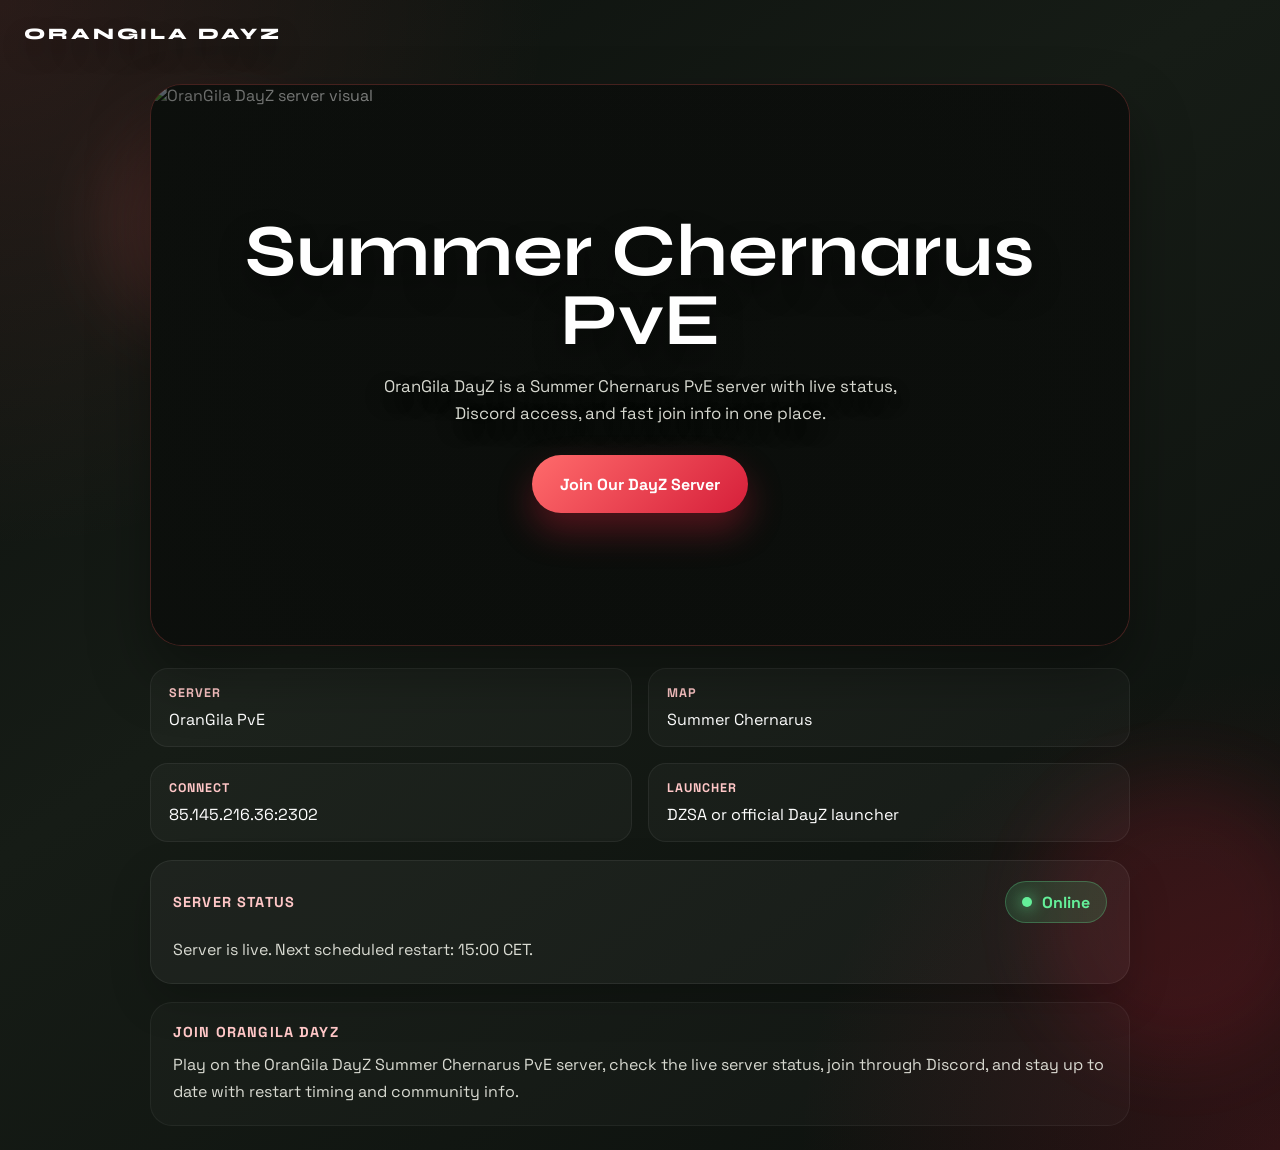
==== site/index.html @ b9879503 "Initial commit - orangila site" ====
<!doctype html>
<html lang="en">
  <head>
    <meta charset="utf-8">
    <meta name="viewport" content="width=device-width, initial-scale=1">
    <title>OranGila DayZ | Summer Chernarus PvE Server</title>
    <meta
      name="description"
      content="OranGila DayZ is a Summer Chernarus PvE server. Find server status, join info, Discord access, and community updates at orangila.com."
    >
    <link rel="canonical" href="https://orangila.com/">
    <meta name="robots" content="index,follow">
    <meta property="og:type" content="website">
    <meta property="og:site_name" content="OranGila DayZ">
    <meta property="og:title" content="OranGila DayZ | Summer Chernarus PvE Server">
    <meta
      property="og:description"
      content="Join the OranGila DayZ Summer Chernarus PvE server. Check live server status, Discord, and how to join."
    >
    <meta property="og:url" content="https://orangila.com/">
    <meta property="og:image" content="https://orangila.com/OranGilanewserver.png">
    <meta name="twitter:card" content="summary_large_image">
    <meta name="twitter:title" content="OranGila DayZ | Summer Chernarus PvE Server">
    <meta
      name="twitter:description"
      content="Live server status, join info, and Discord for the OranGila DayZ Summer Chernarus PvE server."
    >
    <meta name="twitter:image" content="https://orangila.com/OranGilanewserver.png">
    <link rel="preconnect" href="https://fonts.googleapis.com">
    <link rel="preconnect" href="https://fonts.gstatic.com" crossorigin>
    <link
      href="https://fonts.googleapis.com/css2?family=Space+Grotesk:wght@400;500;700&family=Syne:wght@700;800&display=swap"
      rel="stylesheet"
    >
    <link rel="stylesheet" href="./styles.css">
    <script type="application/ld+json">
      {
        "@context": "https://schema.org",
        "@type": "WebSite",
        "name": "OranGila DayZ",
        "url": "https://orangila.com/",
        "description": "OranGila DayZ Summer Chernarus PvE server website with live server status, join info, and Discord access."
      }
    </script>
  </head>
  <body>
    <div class="page-shell">
      <a class="site-mark" href="/">ORANGILA DAYZ</a>
      <div class="glow glow-a"></div>
      <div class="glow glow-b"></div>
      <main class="hero-stage">
        <div class="hero-image-wrap">
          <img
            class="hero-image"
            src="./OranGilanewserver.png"
            alt="OranGila DayZ server visual"
          >
          <div class="hero-overlay">
            <h1>Summer Chernarus PvE</h1>
            <p class="intro">
              OranGila DayZ is a Summer Chernarus PvE server with live status, Discord access, and fast join info in one place.
            </p>
            <div class="cta-row">
              <a class="primary-button" href="https://discord.gg/SZdwUpmTXp" target="_blank" rel="noreferrer">Join Our DayZ Server</a>
            </div>
          </div>
        </div>

        <div class="info-grid" id="join">
          <section>
            <h2>Server</h2>
            <p>OranGila PvE</p>
          </section>
          <section>
            <h2>Map</h2>
            <p>Summer Chernarus</p>
          </section>
          <section>
            <h2>Connect</h2>
            <p>85.145.216.36:2302</p>
          </section>
          <section>
            <h2>Launcher</h2>
            <p>DZSA or official DayZ launcher</p>
          </section>
        </div>

        <section class="status-panel" aria-live="polite">
          <div class="status-head">
            <h2>Server Status</h2>
            <div class="status-badge status-online" id="server-status-badge">
              <span class="status-dot"></span>
              <span id="server-status-label">Online</span>
            </div>
          </div>
          <p class="status-text" id="server-status-detail">
            Server is live. Next scheduled restart: 00:00 CET.
          </p>
        </section>

        <section class="seo-copy">
          <h2>Join OranGila DayZ</h2>
          <p>
            Play on the OranGila DayZ Summer Chernarus PvE server, check the live server status,
            join through Discord, and stay up to date with restart timing and community info.
          </p>
        </section>
      </main>
    </div>
    <script>
      const badge = document.getElementById("server-status-badge");
      const label = document.getElementById("server-status-label");
      const detail = document.getElementById("server-status-detail");

      const statusClasses = {
        online: "status-online",
        "restart-soon": "status-restart-soon",
        "scheduled-restart": "status-restart-soon",
        maintenance: "status-maintenance",
        offline: "status-offline"
      };

      fetch("./status.json", { cache: "no-store" })
        .then((response) => {
          if (!response.ok) {
            throw new Error("status fetch failed");
          }
          return response.json();
        })
        .then((data) => {
          const nextClass = statusClasses[data.state] || "status-offline";
          badge.className = `status-badge ${nextClass}`;
          label.textContent = data.label || "Unknown";
          detail.textContent = data.detail || "Status unavailable right now.";
        })
        .catch(() => {
          badge.className = "status-badge status-offline";
          label.textContent = "Status Unavailable";
          detail.textContent = "Live server status could not be loaded right now.";
        });
    </script>
  </body>
</html>
---- site/styles.css ----
:root {
  --bg: #0f120f;
  --panel: rgba(20, 26, 21, 0.86);
  --panel-border: rgba(255, 94, 94, 0.24);
  --text: #ffffff;
  --muted: #f0d9d9;
  --accent: #ff6b6b;
  --accent-strong: #d61f3a;
  --shadow: rgba(0, 0, 0, 0.34);
}

* {
  box-sizing: border-box;
}

body {
  margin: 0;
  min-height: 100vh;
  font-family: "Space Grotesk", sans-serif;
  color: var(--text);
  background:
    radial-gradient(circle at top left, rgba(255, 107, 107, 0.12), transparent 32%),
    radial-gradient(circle at bottom right, rgba(214, 31, 58, 0.18), transparent 28%),
    linear-gradient(145deg, #0c100d, #161c16 42%, #0c100d);
}

.page-shell {
  position: relative;
  min-height: 100vh;
  display: grid;
  place-items: center;
  padding: 84px 24px 24px;
  overflow: hidden;
}

.site-mark {
  position: absolute;
  top: 24px;
  left: 24px;
  z-index: 2;
  color: #ffffff;
  text-decoration: none;
  font-family: "Syne", sans-serif;
  font-size: 1rem;
  font-weight: 800;
  letter-spacing: 0.18em;
  text-transform: uppercase;
  text-shadow: 0 12px 24px rgba(0, 0, 0, 0.42);
}

.glow {
  position: absolute;
  border-radius: 999px;
  filter: blur(36px);
  opacity: 0.75;
  pointer-events: none;
}

.glow-a {
  width: 220px;
  height: 220px;
  background: rgba(255, 107, 107, 0.2);
  top: 10%;
  left: 8%;
}

.glow-b {
  width: 280px;
  height: 280px;
  background: rgba(214, 31, 58, 0.18);
  right: -40px;
  bottom: 8%;
}

.hero-stage {
  position: relative;
  z-index: 1;
  width: min(980px, 100%);
}

h1 {
  margin: 0;
  font-family: "Syne", sans-serif;
  font-size: clamp(2.4rem, 6vw, 4.6rem);
  line-height: 0.94;
  text-shadow: 0 14px 30px rgba(0, 0, 0, 0.48);
}

.intro {
  margin: 18px 0 0;
  max-width: 34rem;
  font-size: 1.05rem;
  line-height: 1.6;
  color: rgba(243, 244, 234, 0.88);
  text-shadow: 0 10px 24px rgba(0, 0, 0, 0.44);
}

.cta-row {
  margin-top: 28px;
}

.primary-button {
  display: inline-flex;
  align-items: center;
  justify-content: center;
  min-height: 58px;
  padding: 0 28px;
  border-radius: 999px;
  background: linear-gradient(135deg, var(--accent), var(--accent-strong));
  color: #ffffff;
  text-decoration: none;
  font-weight: 700;
  box-shadow: 0 18px 34px rgba(214, 31, 58, 0.34);
  transition: transform 180ms ease, box-shadow 180ms ease, filter 180ms ease;
}

.primary-button:hover {
  transform: translateY(-1px);
  box-shadow: 0 22px 38px rgba(214, 31, 58, 0.42);
  filter: brightness(1.04);
}

.hero-image-wrap {
  position: relative;
  border-radius: 32px;
  overflow: hidden;
  border: 1px solid var(--panel-border);
  background: #0b0e0b;
  box-shadow: 0 28px 60px var(--shadow);
}

.hero-image {
  display: block;
  width: 100%;
  min-height: 560px;
  object-fit: cover;
}

.hero-overlay {
  position: absolute;
  inset: 0;
  display: flex;
  flex-direction: column;
  align-items: center;
  justify-content: center;
  padding: 32px;
  text-align: center;
  background:
    linear-gradient(180deg, rgba(10, 12, 10, 0.24), rgba(10, 12, 10, 0.3)),
    radial-gradient(circle at center, rgba(15, 18, 15, 0.14), rgba(15, 18, 15, 0.52));
}

.info-grid {
  display: grid;
  grid-template-columns: repeat(2, minmax(0, 1fr));
  gap: 16px;
  margin-top: 22px;
}

.info-grid section {
  padding: 16px 18px;
  border-radius: 18px;
  background: rgba(255, 255, 255, 0.03);
  border: 1px solid rgba(255, 255, 255, 0.06);
}

.info-grid h2 {
  margin: 0 0 8px;
  font-size: 0.78rem;
  letter-spacing: 0.08em;
  text-transform: uppercase;
  color: #ffc7c7;
}

.info-grid p {
  margin: 0;
  color: var(--text);
  font-size: 1rem;
}

.status-panel {
  margin-top: 18px;
  padding: 20px 22px;
  border-radius: 22px;
  background: rgba(255, 255, 255, 0.04);
  border: 1px solid rgba(255, 255, 255, 0.07);
  box-shadow: 0 18px 42px rgba(0, 0, 0, 0.18);
}

.status-head {
  display: flex;
  align-items: center;
  justify-content: space-between;
  gap: 16px;
}

.status-head h2 {
  margin: 0;
  font-size: 0.9rem;
  letter-spacing: 0.08em;
  text-transform: uppercase;
  color: #ffc7c7;
}

.status-badge {
  display: inline-flex;
  align-items: center;
  gap: 10px;
  min-height: 42px;
  padding: 0 16px;
  border-radius: 999px;
  font-weight: 700;
  color: #ffffff;
}

.status-dot {
  width: 10px;
  height: 10px;
  border-radius: 50%;
  background: currentColor;
  box-shadow: 0 0 16px currentColor;
}

.status-online {
  background: rgba(68, 193, 118, 0.18);
  color: #64ef99;
  border: 1px solid rgba(100, 239, 153, 0.28);
}

.status-restart-soon,
.status-maintenance {
  background: rgba(255, 174, 66, 0.16);
  color: #ffbe55;
  border: 1px solid rgba(255, 190, 85, 0.28);
}

.status-offline {
  background: rgba(255, 83, 83, 0.16);
  color: #ff7a7a;
  border: 1px solid rgba(255, 122, 122, 0.28);
}

.status-text {
  margin: 14px 0 0;
  color: rgba(243, 244, 234, 0.88);
  line-height: 1.6;
}

.seo-copy {
  margin-top: 18px;
  padding: 20px 22px;
  border-radius: 22px;
  background: rgba(255, 255, 255, 0.025);
  border: 1px solid rgba(255, 255, 255, 0.05);
}

.seo-copy h2 {
  margin: 0 0 10px;
  font-size: 0.9rem;
  letter-spacing: 0.08em;
  text-transform: uppercase;
  color: #ffc7c7;
}

.seo-copy p {
  margin: 0;
  color: rgba(243, 244, 234, 0.88);
  line-height: 1.7;
}

.steps {
  margin: 28px 0 0;
  padding-left: 20px;
  color: var(--muted);
  line-height: 1.7;
}

.steps li + li {
  margin-top: 8px;
}

@media (max-width: 640px) {
  .info-grid {
    grid-template-columns: 1fr;
  }

  .status-head {
    flex-direction: column;
    align-items: flex-start;
  }

  .hero-image {
    min-height: 460px;
  }

  .hero-overlay {
    padding: 24px 18px;
  }

  .primary-button {
    width: 100%;
  }

  .site-mark {
    top: 18px;
    left: 18px;
    font-size: 0.88rem;
    letter-spacing: 0.14em;
  }
}
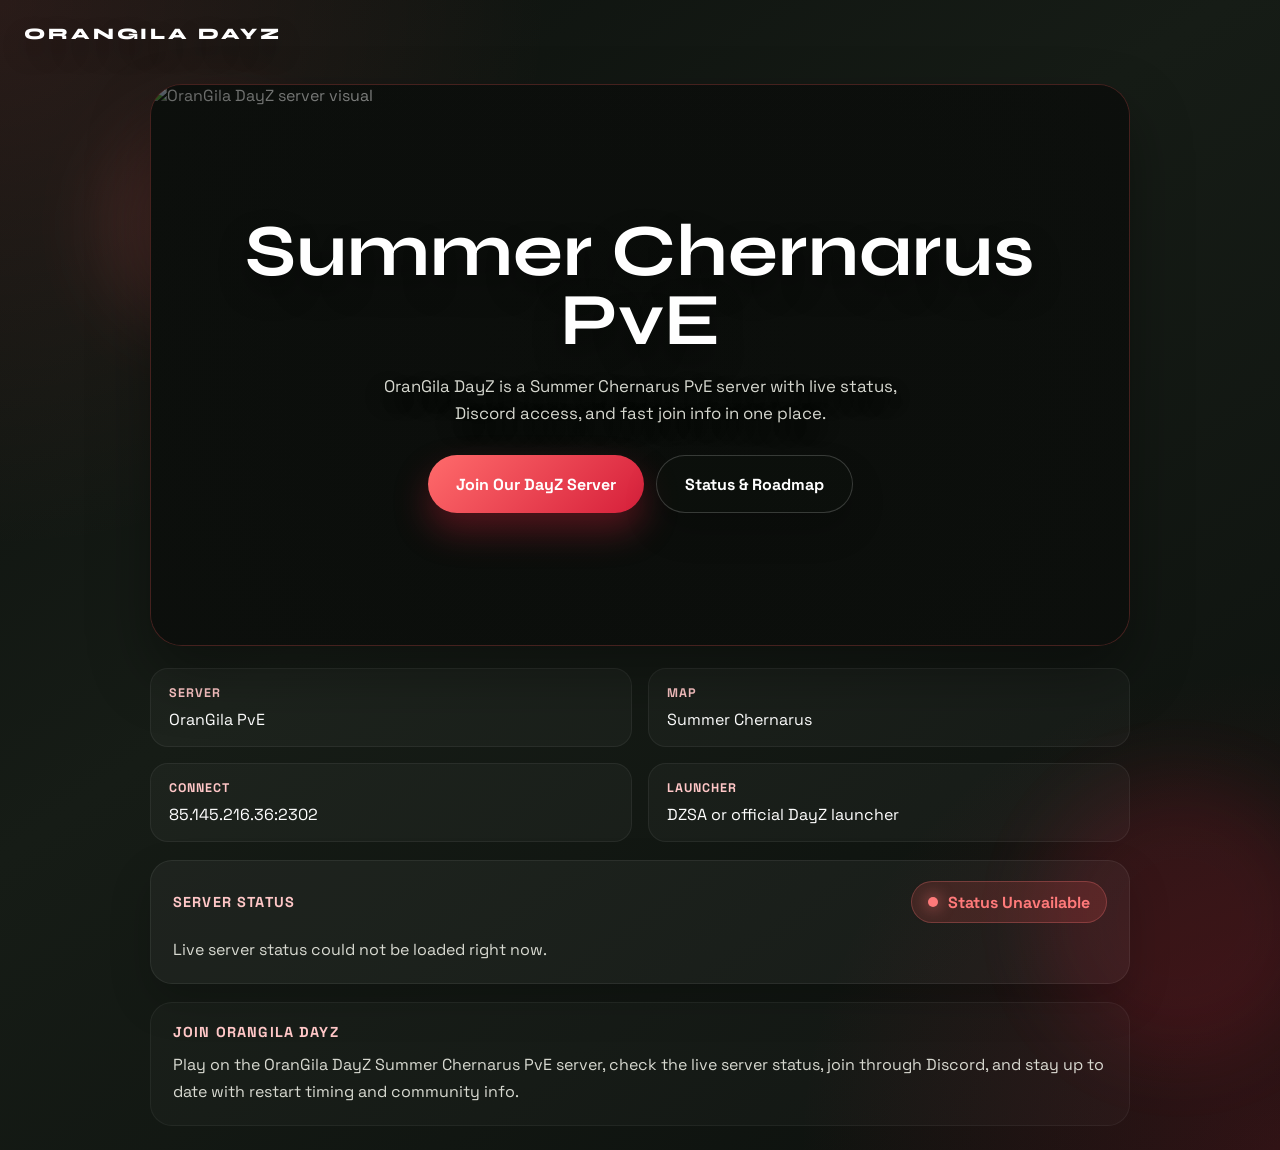
==== commit cca3bde2: "Add public status page and update workflow" ====
--- a/site/index.html
+++ b/site/index.html
@@ -62,6 +62,7 @@
             </p>
             <div class="cta-row">
               <a class="primary-button" href="https://discord.gg/SZdwUpmTXp" target="_blank" rel="noreferrer">Join Our DayZ Server</a>
+              <a class="secondary-button" href="./status/">Status & Roadmap</a>
             </div>
           </div>
         </div>
--- a/site/styles.css
+++ b/site/styles.css
@@ -97,6 +97,10 @@
 
 .cta-row {
   margin-top: 28px;
+  display: flex;
+  flex-wrap: wrap;
+  gap: 12px;
+  justify-content: center;
 }
 
 .primary-button {
@@ -120,6 +124,28 @@
   filter: brightness(1.04);
 }
 
+.secondary-button {
+  display: inline-flex;
+  align-items: center;
+  justify-content: center;
+  min-height: 58px;
+  padding: 0 28px;
+  border-radius: 999px;
+  border: 1px solid rgba(255, 255, 255, 0.18);
+  background: rgba(15, 18, 15, 0.46);
+  color: #ffffff;
+  text-decoration: none;
+  font-weight: 700;
+  box-shadow: 0 18px 34px rgba(0, 0, 0, 0.18);
+  transition: transform 180ms ease, border-color 180ms ease, background 180ms ease;
+}
+
+.secondary-button:hover {
+  transform: translateY(-1px);
+  border-color: rgba(255, 199, 199, 0.42);
+  background: rgba(25, 30, 25, 0.62);
+}
+
 .hero-image-wrap {
   position: relative;
   border-radius: 32px;
@@ -279,11 +305,100 @@
   margin-top: 8px;
 }
 
+.page-shell-status {
+  align-items: start;
+}
+
+.status-stage {
+  padding-top: 24px;
+}
+
+.status-hero-card,
+.status-card {
+  padding: 24px;
+  border-radius: 26px;
+  background: var(--panel);
+  border: 1px solid rgba(255, 255, 255, 0.06);
+  box-shadow: 0 22px 46px rgba(0, 0, 0, 0.22);
+}
+
+.eyebrow {
+  margin: 0 0 10px;
+  font-size: 0.78rem;
+  letter-spacing: 0.16em;
+  text-transform: uppercase;
+  color: #ffc7c7;
+}
+
+.status-summary-grid,
+.status-columns {
+  display: grid;
+  gap: 16px;
+}
+
+.status-summary-grid {
+  grid-template-columns: repeat(2, minmax(0, 1fr));
+  margin-top: 22px;
+}
+
+.status-summary-grid section {
+  padding: 16px 18px;
+  border-radius: 18px;
+  background: rgba(255, 255, 255, 0.03);
+  border: 1px solid rgba(255, 255, 255, 0.05);
+}
+
+.status-summary-grid h2,
+.status-card h2 {
+  margin: 0 0 10px;
+  font-size: 0.82rem;
+  letter-spacing: 0.08em;
+  text-transform: uppercase;
+  color: #ffc7c7;
+}
+
+.status-summary-grid p {
+  margin: 0;
+  line-height: 1.6;
+  color: var(--text);
+}
+
+.status-columns {
+  grid-template-columns: repeat(2, minmax(0, 1fr));
+  margin-top: 18px;
+}
+
+.status-list {
+  margin: 0;
+  padding-left: 20px;
+  color: rgba(243, 244, 234, 0.92);
+  line-height: 1.7;
+}
+
+.status-list li + li {
+  margin-top: 8px;
+}
+
+.status-empty {
+  margin: 0;
+  color: rgba(243, 244, 234, 0.72);
+  line-height: 1.7;
+}
+
+.status-footnote {
+  margin-top: 18px;
+}
+
 @media (max-width: 640px) {
   .info-grid {
     grid-template-columns: 1fr;
   }
 
+  .status-summary-grid,
+  .status-columns {
+    grid-template-columns: 1fr;
+  }
+
   .status-head {
     flex-direction: column;
     align-items: flex-start;
@@ -298,6 +413,10 @@
   }
 
   .primary-button {
+    width: 100%;
+  }
+
+  .secondary-button {
     width: 100%;
   }
 
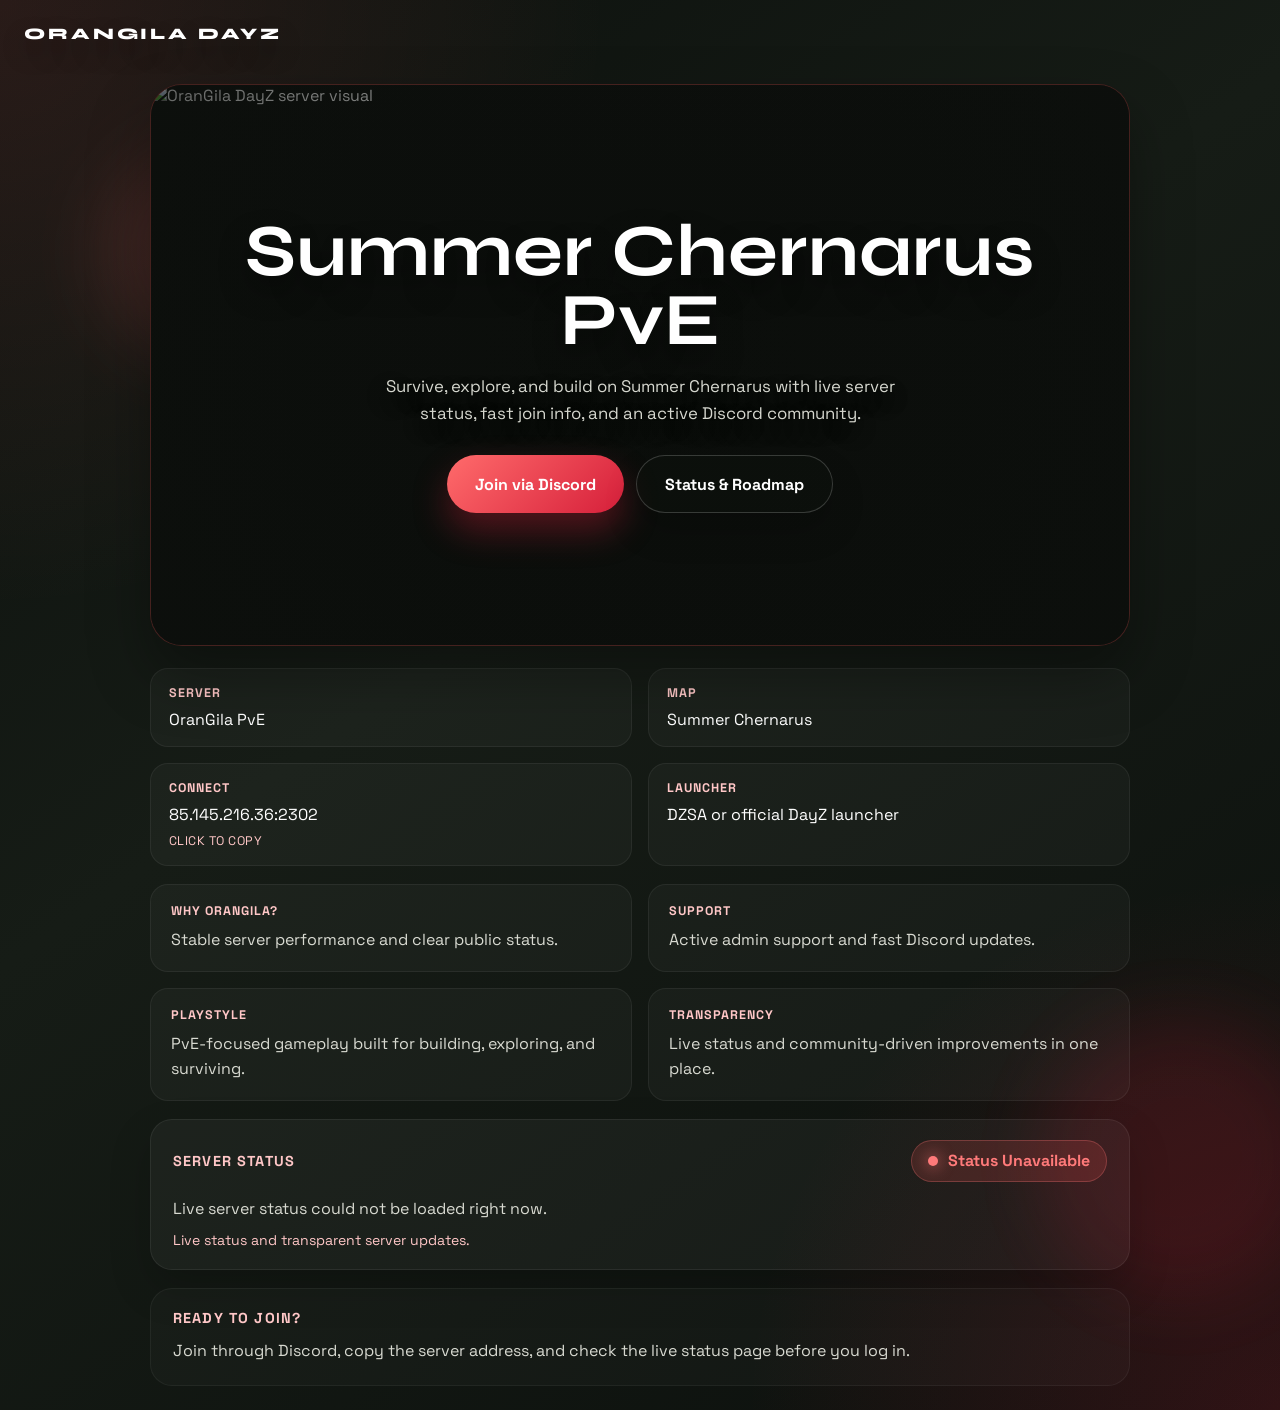
==== commit eda13949: "Improve homepage clarity and usability" ====
--- a/site/index.html
+++ b/site/index.html
@@ -58,10 +58,10 @@
           <div class="hero-overlay">
             <h1>Summer Chernarus PvE</h1>
             <p class="intro">
-              OranGila DayZ is a Summer Chernarus PvE server with live status, Discord access, and fast join info in one place.
+              Survive, explore, and build on Summer Chernarus with live server status, fast join info, and an active Discord community.
             </p>
             <div class="cta-row">
-              <a class="primary-button" href="https://discord.gg/SZdwUpmTXp" target="_blank" rel="noreferrer">Join Our DayZ Server</a>
+              <a class="primary-button" href="https://discord.gg/SZdwUpmTXp" target="_blank" rel="noreferrer">Join via Discord</a>
               <a class="secondary-button" href="./status/">Status & Roadmap</a>
             </div>
           </div>
@@ -78,13 +78,37 @@
           </section>
           <section>
             <h2>Connect</h2>
-            <p>85.145.216.36:2302</p>
+            <div class="copy-block">
+              <button class="copy-value" id="server-connect-copy" type="button" data-copy="85.145.216.36:2302">
+                85.145.216.36:2302
+              </button>
+              <span class="copy-hint" id="server-connect-copy-hint">Click to copy</span>
+            </div>
           </section>
           <section>
             <h2>Launcher</h2>
             <p>DZSA or official DayZ launcher</p>
           </section>
         </div>
+
+        <section class="why-grid" aria-label="Why OranGila">
+          <article class="why-card">
+            <h2>Why OranGila?</h2>
+            <p>Stable server performance and clear public status.</p>
+          </article>
+          <article class="why-card">
+            <h2>Support</h2>
+            <p>Active admin support and fast Discord updates.</p>
+          </article>
+          <article class="why-card">
+            <h2>Playstyle</h2>
+            <p>PvE-focused gameplay built for building, exploring, and surviving.</p>
+          </article>
+          <article class="why-card">
+            <h2>Transparency</h2>
+            <p>Live status and community-driven improvements in one place.</p>
+          </article>
+        </section>
 
         <section class="status-panel" aria-live="polite">
           <div class="status-head">
@@ -97,13 +121,13 @@
           <p class="status-text" id="server-status-detail">
             Server is live. Next scheduled restart: 00:00 CET.
           </p>
+          <p class="status-note">Live status and transparent server updates.</p>
         </section>
 
         <section class="seo-copy">
-          <h2>Join OranGila DayZ</h2>
+          <h2>Ready To Join?</h2>
           <p>
-            Play on the OranGila DayZ Summer Chernarus PvE server, check the live server status,
-            join through Discord, and stay up to date with restart timing and community info.
+            Join through Discord, copy the server address, and check the live status page before you log in.
           </p>
         </section>
       </main>
@@ -112,6 +136,8 @@
       const badge = document.getElementById("server-status-badge");
       const label = document.getElementById("server-status-label");
       const detail = document.getElementById("server-status-detail");
+      const copyButton = document.getElementById("server-connect-copy");
+      const copyHint = document.getElementById("server-connect-copy-hint");
 
       const statusClasses = {
         online: "status-online",
@@ -139,6 +165,24 @@
           label.textContent = "Status Unavailable";
           detail.textContent = "Live server status could not be loaded right now.";
         });
+
+      if (copyButton && copyHint && navigator.clipboard) {
+        copyButton.addEventListener("click", async () => {
+          const value = copyButton.dataset.copy || copyButton.textContent || "";
+          try {
+            await navigator.clipboard.writeText(value.trim());
+            copyHint.textContent = "Copied";
+            window.setTimeout(() => {
+              copyHint.textContent = "Click to copy";
+            }, 1600);
+          } catch (error) {
+            copyHint.textContent = "Copy failed";
+            window.setTimeout(() => {
+              copyHint.textContent = "Click to copy";
+            }, 1600);
+          }
+        });
+      }
     </script>
   </body>
 </html>
--- a/site/styles.css
+++ b/site/styles.css
@@ -11,6 +11,12 @@
 
 * {
   box-sizing: border-box;
+}
+
+html,
+body {
+  min-height: 100%;
+  background-color: var(--bg);
 }
 
 body {
@@ -204,6 +210,63 @@
   font-size: 1rem;
 }
 
+.copy-block {
+  display: flex;
+  flex-direction: column;
+  align-items: flex-start;
+  gap: 8px;
+}
+
+.copy-value {
+  padding: 0;
+  border: 0;
+  background: transparent;
+  color: var(--text);
+  font: inherit;
+  font-size: 1rem;
+  text-align: left;
+  cursor: pointer;
+}
+
+.copy-value:hover {
+  color: #ffd3d3;
+}
+
+.copy-hint {
+  font-size: 0.78rem;
+  letter-spacing: 0.04em;
+  text-transform: uppercase;
+  color: #ffc7c7;
+}
+
+.why-grid {
+  display: grid;
+  grid-template-columns: repeat(2, minmax(0, 1fr));
+  gap: 16px;
+  margin-top: 18px;
+}
+
+.why-card {
+  padding: 18px 20px;
+  border-radius: 18px;
+  background: rgba(255, 255, 255, 0.03);
+  border: 1px solid rgba(255, 255, 255, 0.06);
+}
+
+.why-card h2 {
+  margin: 0 0 8px;
+  font-size: 0.78rem;
+  letter-spacing: 0.08em;
+  text-transform: uppercase;
+  color: #ffc7c7;
+}
+
+.why-card p {
+  margin: 0;
+  color: rgba(243, 244, 234, 0.88);
+  line-height: 1.6;
+}
+
 .status-panel {
   margin-top: 18px;
   padding: 20px 22px;
@@ -272,6 +335,12 @@
   line-height: 1.6;
 }
 
+.status-note {
+  margin: 10px 0 0;
+  color: #ffc7c7;
+  font-size: 0.88rem;
+}
+
 .seo-copy {
   margin-top: 18px;
   padding: 20px 22px;
@@ -394,6 +463,10 @@
     grid-template-columns: 1fr;
   }
 
+  .why-grid {
+    grid-template-columns: 1fr;
+  }
+
   .status-summary-grid,
   .status-columns {
     grid-template-columns: 1fr;
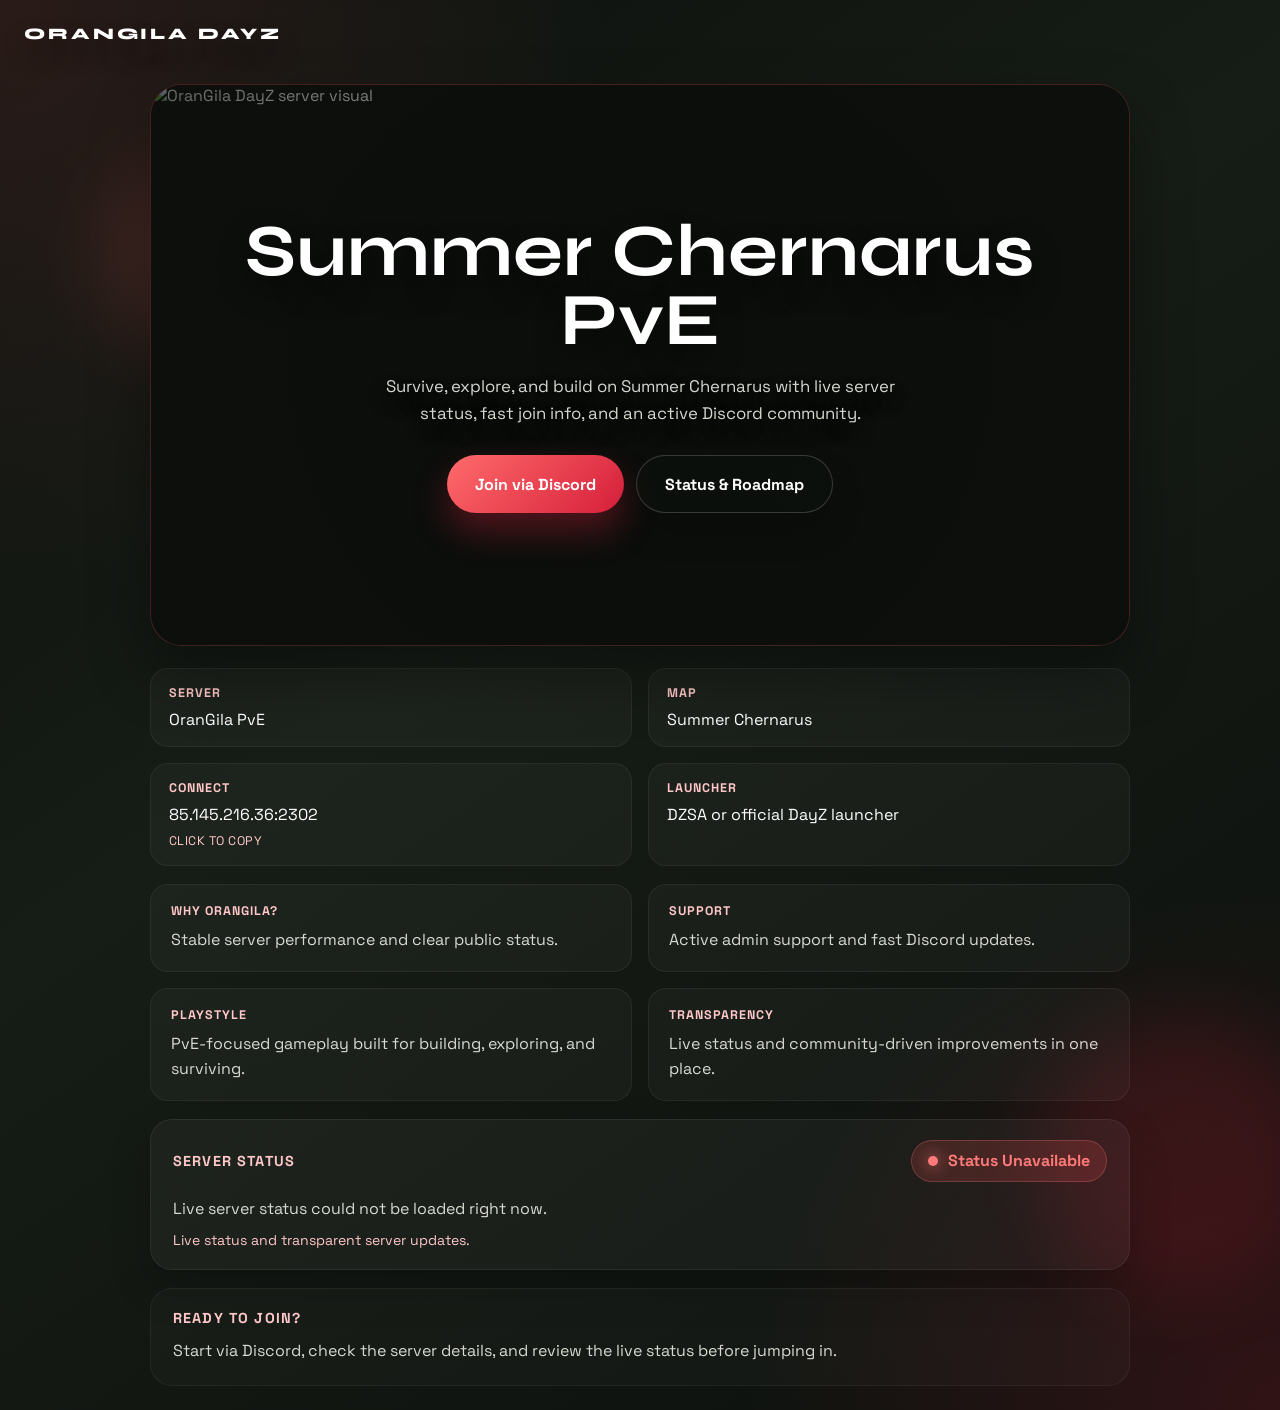
==== commit a821df29: "Update Ready To Join homepage copy" ====
--- a/site/index.html
+++ b/site/index.html
@@ -127,7 +127,7 @@
         <section class="seo-copy">
           <h2>Ready To Join?</h2>
           <p>
-            Join through Discord, copy the server address, and check the live status page before you log in.
+            Start via Discord, check the server details, and review the live status before jumping in.
           </p>
         </section>
       </main>
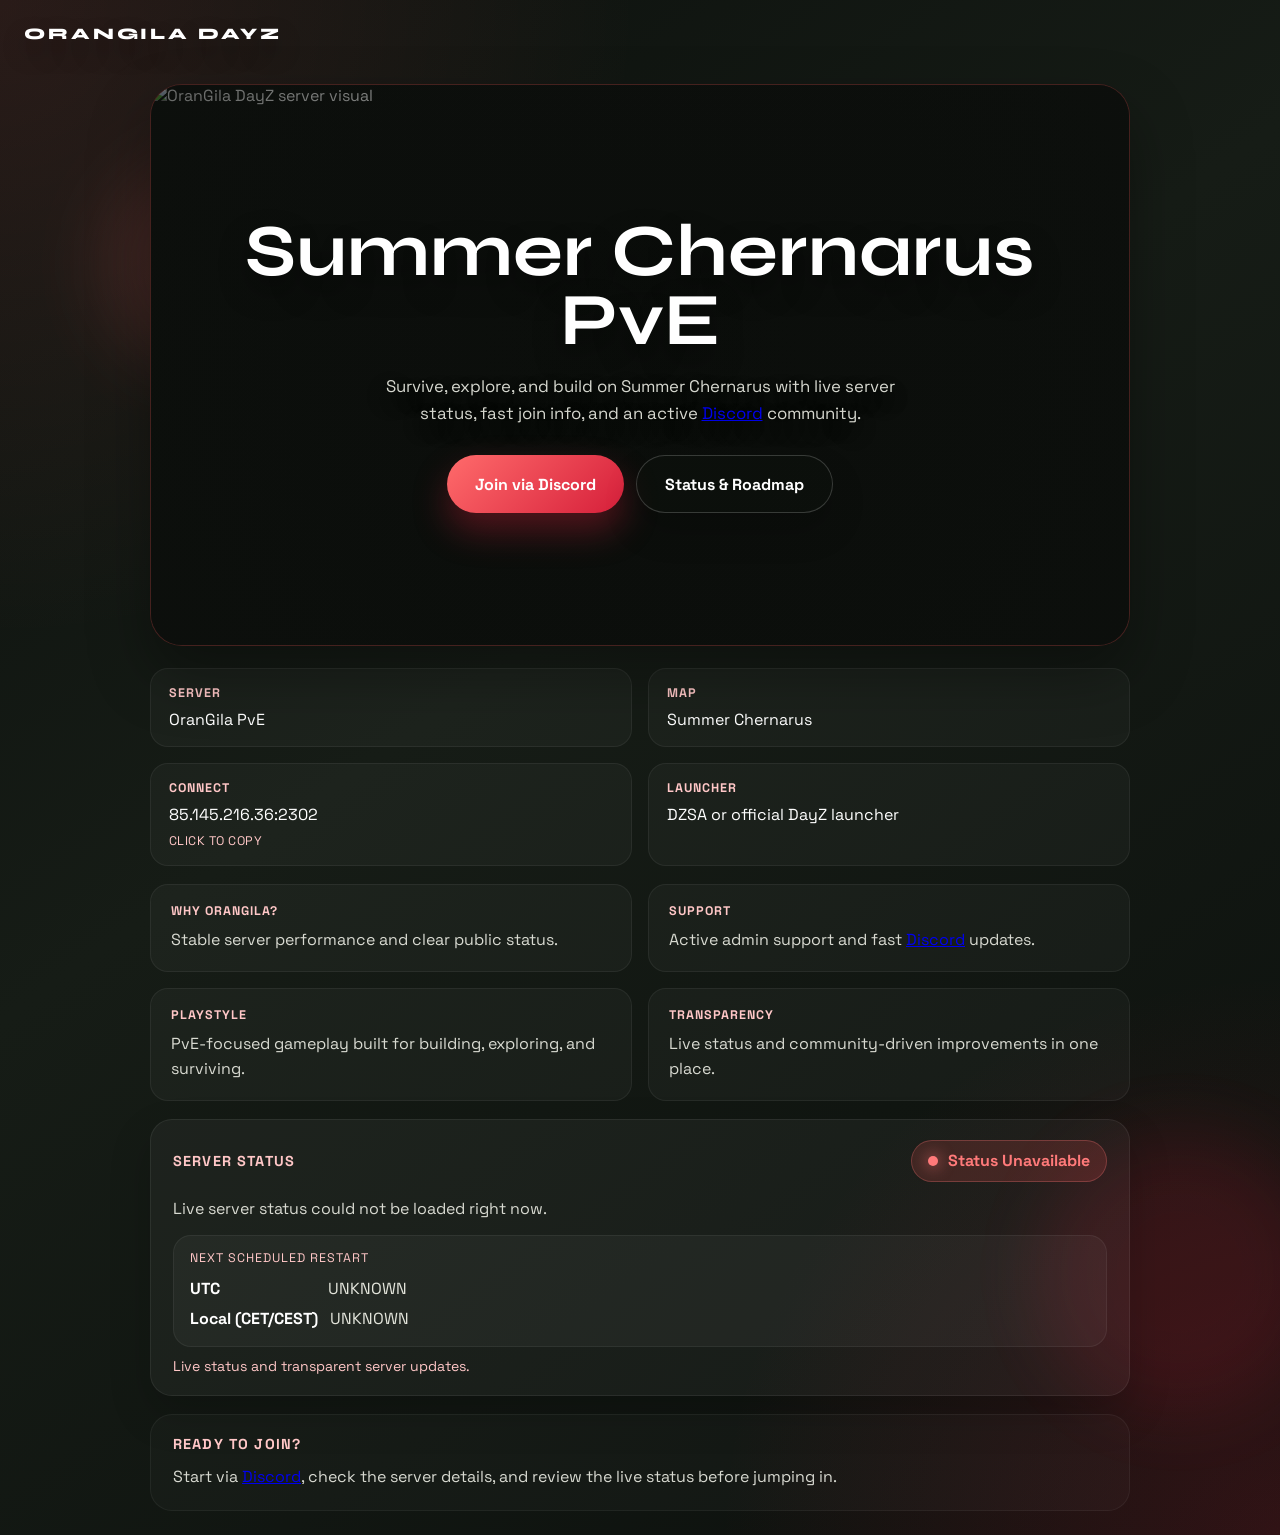
==== commit 12c9316d: "feat: unify server-side status time rendering and homepage restart display" ====
--- a/site/index.html
+++ b/site/index.html
@@ -58,7 +58,7 @@
           <div class="hero-overlay">
             <h1>Summer Chernarus PvE</h1>
             <p class="intro">
-              Survive, explore, and build on Summer Chernarus with live server status, fast join info, and an active Discord community.
+              Survive, explore, and build on Summer Chernarus with live server status, fast join info, and an active <a href="https://discord.gg/SZdwUpmTXp" target="_blank" rel="noopener">Discord</a> community.
             </p>
             <div class="cta-row">
               <a class="primary-button" href="https://discord.gg/SZdwUpmTXp" target="_blank" rel="noreferrer">Join via Discord</a>
@@ -98,7 +98,7 @@
           </article>
           <article class="why-card">
             <h2>Support</h2>
-            <p>Active admin support and fast Discord updates.</p>
+            <p>Active admin support and fast <a href="https://discord.gg/SZdwUpmTXp" target="_blank" rel="noopener">Discord</a> updates.</p>
           </article>
           <article class="why-card">
             <h2>Playstyle</h2>
@@ -119,15 +119,26 @@
             </div>
           </div>
           <p class="status-text" id="server-status-detail">
-            Server is live. Next scheduled restart: 00:00 CET.
+            Server is live.
           </p>
+          <div class="status-restart-times" id="server-restart-times">
+            <p class="status-restart-title">Next scheduled restart</p>
+            <p class="status-restart-line">
+              <span class="status-restart-label">UTC</span>
+              <span id="server-restart-utc">Loading...</span>
+            </p>
+            <p class="status-restart-line">
+              <span class="status-restart-label">Local (CET/CEST)</span>
+              <span id="server-restart-local">Loading...</span>
+            </p>
+          </div>
           <p class="status-note">Live status and transparent server updates.</p>
         </section>
 
         <section class="seo-copy">
           <h2>Ready To Join?</h2>
           <p>
-            Start via Discord, check the server details, and review the live status before jumping in.
+            Start via <a href="https://discord.gg/SZdwUpmTXp" target="_blank" rel="noopener">Discord</a>, check the server details, and review the live status before jumping in.
           </p>
         </section>
       </main>
@@ -136,9 +147,10 @@
       const badge = document.getElementById("server-status-badge");
       const label = document.getElementById("server-status-label");
       const detail = document.getElementById("server-status-detail");
+      const restartUtc = document.getElementById("server-restart-utc");
+      const restartLocal = document.getElementById("server-restart-local");
       const copyButton = document.getElementById("server-connect-copy");
       const copyHint = document.getElementById("server-connect-copy-hint");
-
       const statusClasses = {
         online: "status-online",
         "restart-soon": "status-restart-soon",
@@ -155,15 +167,20 @@
           return response.json();
         })
         .then((data) => {
-          const nextClass = statusClasses[data.state] || "status-offline";
+          const currentStatus = data.status || data.state;
+          const nextClass = statusClasses[currentStatus] || "status-offline";
           badge.className = `status-badge ${nextClass}`;
           label.textContent = data.label || "Unknown";
           detail.textContent = data.detail || "Status unavailable right now.";
+          restartUtc.textContent = data.next_restart_utc || "UNKNOWN";
+          restartLocal.textContent = data.next_restart_local || "UNKNOWN";
         })
         .catch(() => {
           badge.className = "status-badge status-offline";
           label.textContent = "Status Unavailable";
           detail.textContent = "Live server status could not be loaded right now.";
+          restartUtc.textContent = "UNKNOWN";
+          restartLocal.textContent = "UNKNOWN";
         });
 
       if (copyButton && copyHint && navigator.clipboard) {
--- a/site/styles.css
+++ b/site/styles.css
@@ -341,6 +341,41 @@
   font-size: 0.88rem;
 }
 
+.status-restart-times {
+  margin-top: 14px;
+  padding: 14px 16px;
+  border-radius: 18px;
+  background: rgba(255, 255, 255, 0.04);
+  border: 1px solid rgba(255, 255, 255, 0.06);
+}
+
+.status-restart-title {
+  margin: 0 0 10px;
+  font-size: 0.78rem;
+  letter-spacing: 0.08em;
+  text-transform: uppercase;
+  color: #ffc7c7;
+}
+
+.status-restart-line {
+  margin: 0;
+  display: flex;
+  gap: 12px;
+  align-items: baseline;
+  line-height: 1.6;
+  color: rgba(243, 244, 234, 0.92);
+}
+
+.status-restart-line + .status-restart-line {
+  margin-top: 4px;
+}
+
+.status-restart-label {
+  min-width: 126px;
+  color: #ffffff;
+  font-weight: 700;
+}
+
 .seo-copy {
   margin-top: 18px;
   padding: 20px 22px;
@@ -432,6 +467,90 @@
   color: var(--text);
 }
 
+.status-time-card {
+  margin-top: 18px;
+}
+
+.status-time-head {
+  display: flex;
+  align-items: flex-end;
+  justify-content: space-between;
+  gap: 18px;
+}
+
+.status-time-note {
+  margin: 0;
+  max-width: 42rem;
+  color: rgba(243, 244, 234, 0.82);
+  line-height: 1.6;
+}
+
+.status-time-live {
+  min-width: 250px;
+  padding: 14px 16px;
+  border-radius: 18px;
+  background: rgba(255, 255, 255, 0.04);
+  border: 1px solid rgba(255, 255, 255, 0.06);
+}
+
+.status-time-live-label {
+  margin: 0;
+  font-size: 0.76rem;
+  letter-spacing: 0.08em;
+  text-transform: uppercase;
+  color: #ffc7c7;
+}
+
+.status-time-live-value {
+  margin: 8px 0 0;
+  font-family: "Syne", sans-serif;
+  font-size: 1.2rem;
+  line-height: 1.15;
+  color: #ffffff;
+}
+
+.status-time-table-wrap {
+  margin-top: 18px;
+  overflow-x: auto;
+}
+
+.status-time-table {
+  width: 100%;
+  border-collapse: collapse;
+  min-width: 720px;
+}
+
+.status-time-table th,
+.status-time-table td {
+  padding: 14px 16px;
+  border-bottom: 1px solid rgba(255, 255, 255, 0.08);
+  text-align: left;
+  vertical-align: top;
+}
+
+.status-time-table thead th {
+  font-size: 0.78rem;
+  letter-spacing: 0.08em;
+  text-transform: uppercase;
+  color: #ffc7c7;
+}
+
+.status-time-table tbody th,
+.status-time-table tbody td {
+  font-size: 0.98rem;
+  color: rgba(243, 244, 234, 0.92);
+}
+
+.status-time-table tbody tr:last-child th,
+.status-time-table tbody tr:last-child td {
+  border-bottom: 0;
+}
+
+.current-server-time-cell {
+  color: #ffffff;
+  font-weight: 700;
+}
+
 .status-columns {
   grid-template-columns: repeat(2, minmax(0, 1fr));
   margin-top: 18px;
@@ -470,6 +589,16 @@
   .status-summary-grid,
   .status-columns {
     grid-template-columns: 1fr;
+  }
+
+  .status-time-head {
+    flex-direction: column;
+    align-items: flex-start;
+  }
+
+  .status-time-live {
+    width: 100%;
+    min-width: 0;
   }
 
   .status-head {
